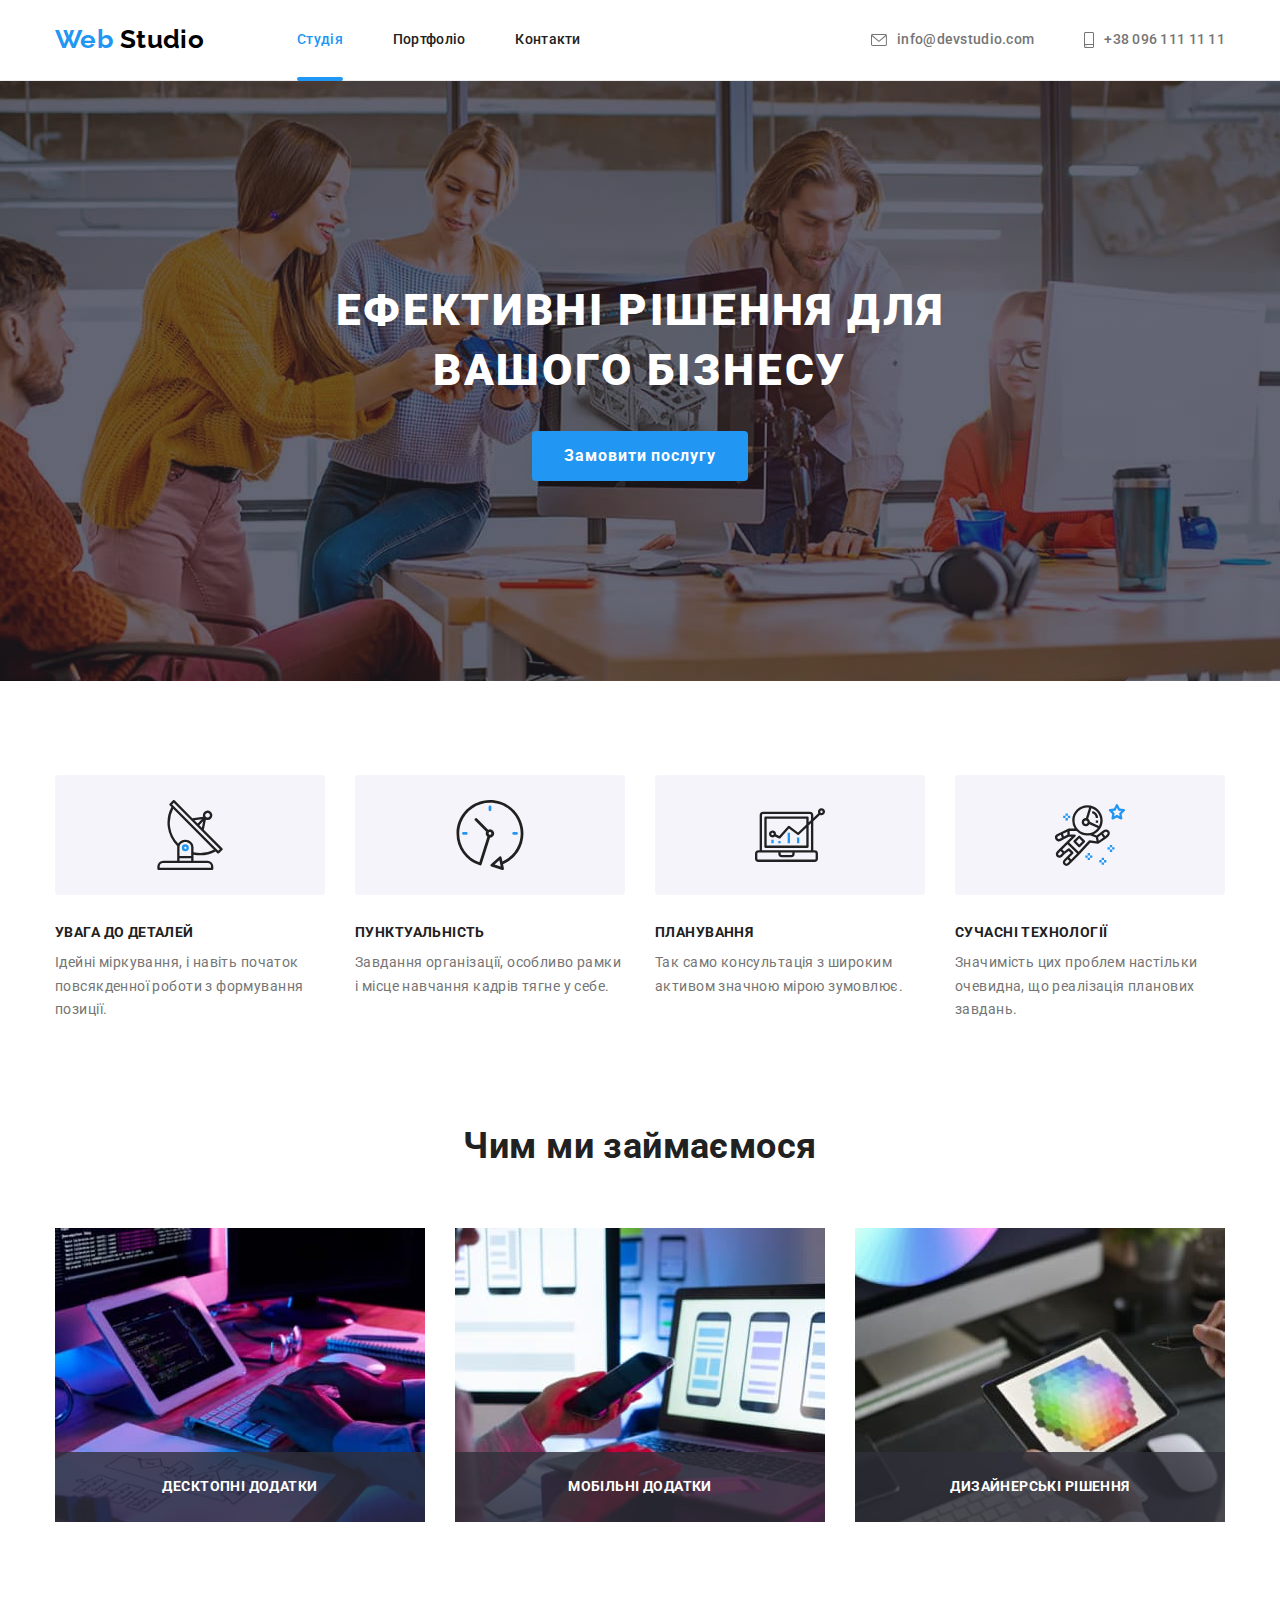
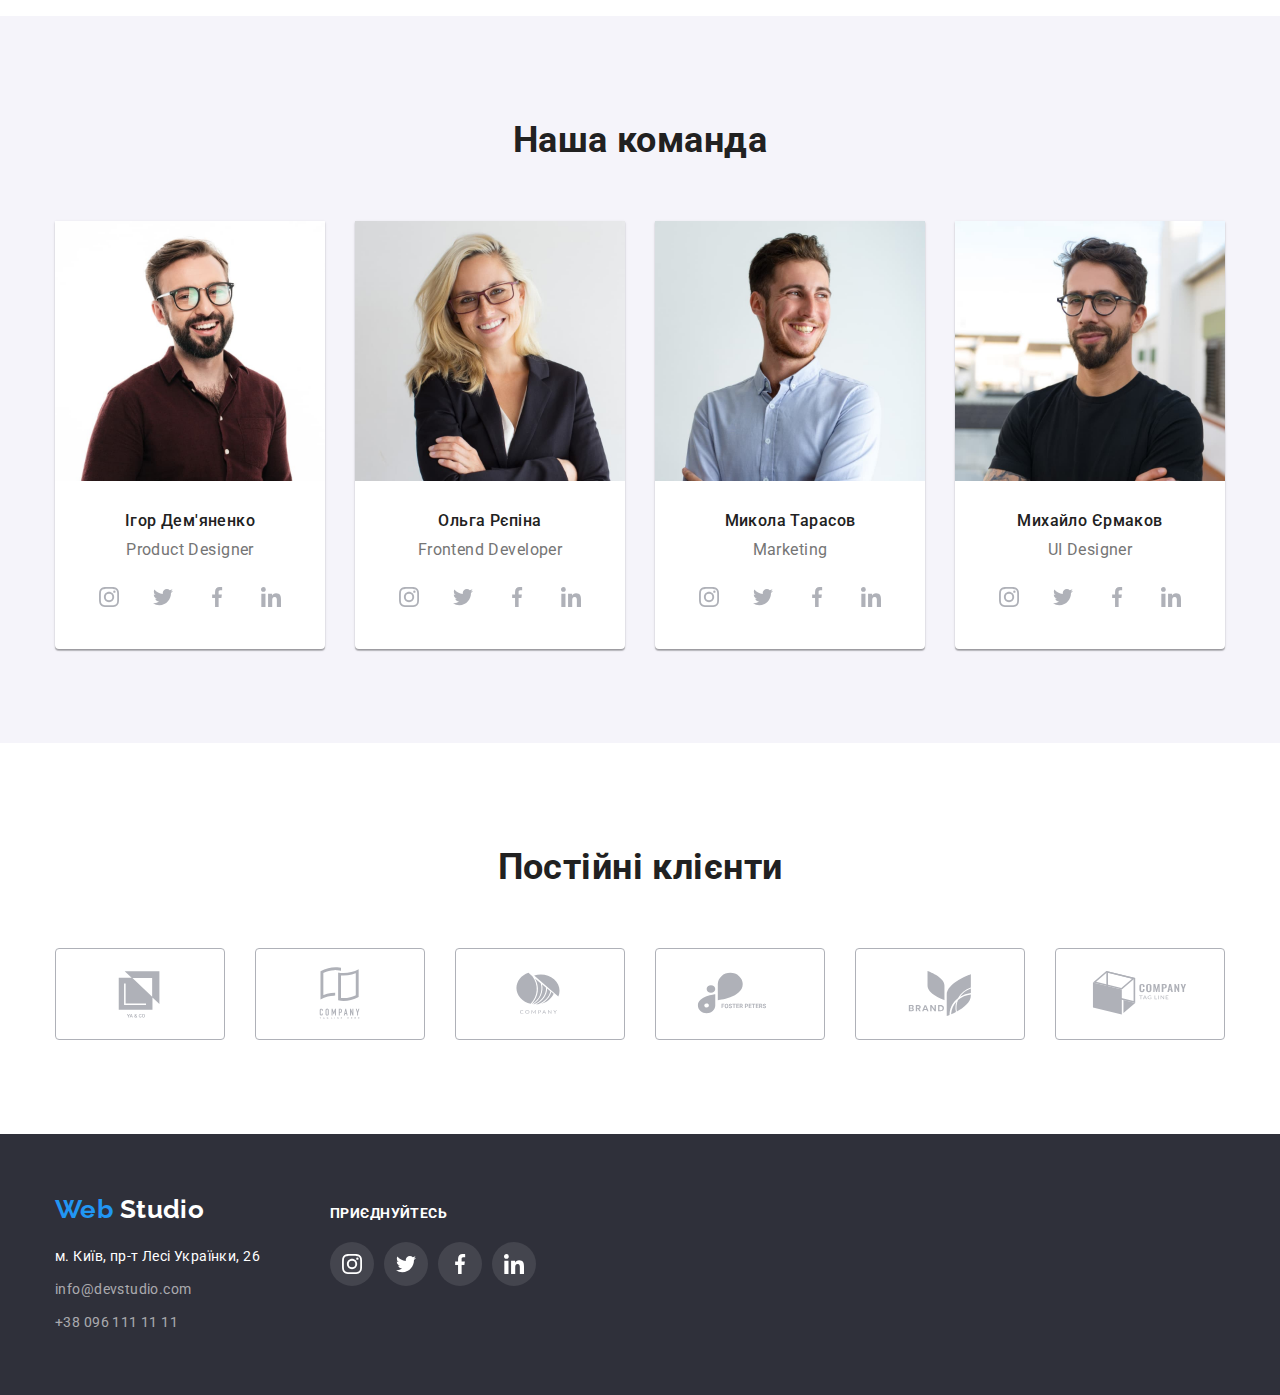
==== index.html @ b71b9fe5 "Додав файли" ====
<!DOCTYPE html>
<html lang="uk">
  <head>
    <meta charset="UTF-8" />
    <meta http-equiv="X-UA-Compatible" content="IE=edge" />
    <meta name="viewport" content="width=device-width, initial-scale=1.0" />
    <title>WebStudio</title>
    <link rel="preconnect" href="https://fonts.googleapis.com" />
    <link rel="preconnect" href="https://fonts.gstatic.com" crossorigin />
    <link
      href="https://fonts.googleapis.com/css2?family=Raleway:wght@700&family=Roboto:wght@400;500;700;900&display=swap"
      rel="stylesheet"
    />
    <link
      rel="stylesheet"
      href="https://cdnjs.cloudflare.com/ajax/libs/modern-normalize/1.1.0/modern-normalize.min.css"
    />
    <link rel="stylesheet" href="./css/styles.css" />
  </head>
  <body>
    <!-- Шапка сайту -->
    <header class="main-heder">
      <div class="container">
        <nav class="main-nav">
          <a href="./index.html" class="logo">
            <span class="accent"> Web</span> Studio</a
          >

          <ul class="site-nav list">
            <li class="item item-nav">
              <a href="./index.html" class="link current link-studio">Студія</a>
            </li>
            <li class="item">
              <a href="./portfolio.html" class="link">Портфоліо</a>
            </li>
            <li class="item"><a href="" class="link">Контакти</a></li>
          </ul>
        </nav>

        <ul class="addres-header list">
          <li class="item">
            <a href="mailto:info@devstudio.com" class="link"
              ><svg class="icon-map icon-heder" width="16" height="12">
                <use href="./images/icons.svg#icon-mail"></use>
              </svg>
              <span>info@devstudio.com</span>
            </a>
          </li>
          <li class="item">
            <a href="tel:+380961111111" class="link"
              ><svg class="icon-phone icon-heder" width="10" height="16">
                <use href="./images/icons.svg#icon-phone"></use>
              </svg>
              <span>+38 096 111 11 11</span>
            </a>
          </li>
        </ul>
      </div>
    </header>
    <!-- Герой -->
    <main>
      <section class="hero">
        <div class="container">
          <h1 class="hero-title">Ефективні рішення для вашого бізнесу</h1>
          <button class="button primary" type="button" data-modal-open>
            Замовити послугу
          </button>
        </div>
      </section>
      <!-- Особливості -->
      <section class="section-feature section">
        <div class="container">
          <h2 class="visually-hidden">Особливості</h2>

          <ul class="feature-list list">
            <li class="item">
              <div class="feature-icons">
                <svg class="feature-icon" width="70" height="70">
                  <use href="./images/icons.svg#icon-antenna"></use>
                </svg>
              </div>
              <h3 class="title">УВАГА ДО ДЕТАЛЕЙ</h3>
              <p class="text">
                Ідейні міркування, і навіть початок повсякденної роботи з
                формування позиції.
              </p>
            </li>
            <li class="item">
              <div class="feature-icons">
                <svg class="feature-icon" width="70" height="70">
                  <use href="./images/icons.svg#icon-clock"></use>
                </svg>
              </div>
              <h3 class="title">ПУНКТУАЛЬНІСТЬ</h3>
              <p class="text">
                Завдання організації, особливо рамки і місце навчання кадрів
                тягне у себе.
              </p>
            </li>
            <li class="item">
              <div class="feature-icons">
                <svg class="feature-icon" width="70" height="70">
                  <use href="./images/icons.svg#icon-diagram"></use>
                </svg>
              </div>
              <h3 class="title">ПЛАНУВАННЯ</h3>
              <p class="text">
                Так само консультація з широким активом значною мірою зумовлює.
              </p>
            </li>
            <li class="item">
              <div class="feature-icons">
                <svg class="feature-icon" width="70" height="70">
                  <use href="./images/icons.svg#icon-astronaut"></use>
                </svg>
              </div>
              <h3 class="title">СУЧАСНІ ТЕХНОЛОГІЇ</h3>
              <p class="text">
                Значимість цих проблем настільки очевидна, що реалізація
                планових завдань.
              </p>
            </li>
          </ul>
        </div>
      </section>
      <!-- Чим ми займаємося -->
      <section class="section-work section">
        <div class="container">
          <h2 class="section-title">Чим ми займаємося</h2>
          <ul class="work-list list">
            <li class="item">
              <img
                class="img-work"
                src="./images/box.jpg"
                alt=" кодування"
                width="370"
              />

              <p class="work-text">Десктопні додатки</p>
            </li>
            <li class="item">
              <img
                class="img-work"
                src="./images/img-2.jpg"
                alt=" розробка мобільних застосунків"
                width="370"
              />
              <p class="work-text">Мобільні додатки</p>
            </li>
            <li class="item">
              <img
                class="img-work"
                src="./images/img-1.jpg"
                alt=" дизайн"
                width="370"
              />
              <p class="work-text">Дизайнерські рішення</p>
            </li>
          </ul>
        </div>
      </section>
      <!-- Наша команда -->
      <section class="section-team section">
        <div class="container">
          <h2 class="section-title">Наша команда</h2>
          <ul class="team-list list">
            <li class="item">
              <img
                class="img-team"
                src="./images/img-5.jpg"
                alt=" дизайнер продукту"
                width="270"
              />
              <h3 class="title">Ігор Дем'яненко</h3>
              <p lang="en" class="text">Product Designer</p>
              <ul class="social-icons list">
                <li class="social-item">
                  <a href="" class="social-link">
                    <svg class="social-icon" width="20" height="20">
                      <use href="./images/icons.svg#icon-instagram"></use>
                    </svg>
                  </a>
                </li>
                <li class="social-item">
                  <a href="" class="social-link">
                    <svg class="social-icon" width="20" height="20">
                      <use href="./images/icons.svg#icon-twitter"></use>
                    </svg>
                  </a>
                </li>
                <li class="social-item">
                  <a href="" class="social-link">
                    <svg class="social-icon" width="20" height="20">
                      <use href="./images/icons.svg#icon-facebook"></use>
                    </svg>
                  </a>
                </li>
                <li class="social-item">
                  <a href="" class="social-link">
                    <svg class="social-icon" width="20" height="20">
                      <use href="./images/icons.svg#icon-linkedin"></use>
                    </svg>
                  </a>
                </li>
              </ul>
            </li>
            <li class="item">
              <img
                class="img-team"
                src="./images/img-3.jpg"
                alt=" фронтенд розробник"
                width="270"
              />
              <h3 class="title">Ольга Рєпіна</h3>
              <p lang="en" class="text">Frontend Developer</p>
              <ul class="social-icons list">
                <li class="social-item">
                  <a href="" class="social-link">
                    <svg class="social-icon" width="20" height="20">
                      <use href="./images/icons.svg#icon-instagram"></use>
                    </svg>
                  </a>
                </li>
                <li class="social-item">
                  <a href="" class="social-link">
                    <svg class="social-icon" width="20" height="20">
                      <use href="./images/icons.svg#icon-twitter"></use>
                    </svg>
                  </a>
                </li>
                <li class="social-item">
                  <a href="" class="social-link">
                    <svg class="social-icon" width="20" height="20">
                      <use href="./images/icons.svg#icon-facebook"></use>
                    </svg>
                  </a>
                </li>
                <li class="social-item">
                  <a href="" class="social-link">
                    <svg class="social-icon" width="20" height="20">
                      <use href="./images/icons.svg#icon-linkedin"></use>
                    </svg>
                  </a>
                </li>
              </ul>
            </li>
            <li class="item">
              <img
                class="img-team"
                src="./images/img-4.jpg"
                alt=" маркетинг"
                width="270"
              />
              <h3 class="title">Микола Тарасов</h3>
              <p lang="en" class="text">Marketing</p>
              <ul class="social-icons list">
                <li class="social-item">
                  <a href="" class="social-link">
                    <svg class="social-icon" width="20" height="20">
                      <use href="./images/icons.svg#icon-instagram"></use>
                    </svg>
                  </a>
                </li>
                <li class="social-item">
                  <a href="" class="social-link">
                    <svg class="social-icon" width="20" height="20">
                      <use href="./images/icons.svg#icon-twitter"></use>
                    </svg>
                  </a>
                </li>
                <li class="social-item">
                  <a href="" class="social-link">
                    <svg class="social-icon" width="20" height="20">
                      <use href="./images/icons.svg#icon-facebook"></use>
                    </svg>
                  </a>
                </li>
                <li class="social-item">
                  <a href="" class="social-link">
                    <svg class="social-icon" width="20" height="20">
                      <use href="./images/icons.svg#icon-linkedin"></use>
                    </svg>
                  </a>
                </li>
              </ul>
            </li>
            <li class="item">
              <img
                class="img-team"
                src="./images/img-6.jpg"
                alt=" дизайнер"
                width="270"
              />
              <h3 class="title">Михайло Єрмаков</h3>
              <p lang="en" class="text">UI Designer</p>
              <ul class="social-icons list">
                <li class="social-item">
                  <a href="" class="social-link">
                    <svg class="social-icon" width="20" height="20">
                      <use href="./images/icons.svg#icon-instagram"></use>
                    </svg>
                  </a>
                </li>
                <li class="social-item">
                  <a href="" class="social-link">
                    <svg class="social-icon" width="20" height="20">
                      <use href="./images/icons.svg#icon-twitter"></use>
                    </svg>
                  </a>
                </li>
                <li class="social-item">
                  <a href="" class="social-link">
                    <svg class="social-icon" width="20" height="20">
                      <use href="./images/icons.svg#icon-facebook"></use>
                    </svg>
                  </a>
                </li>
                <li class="social-item">
                  <a href="" class="social-link">
                    <svg class="social-icon" width="20" height="20">
                      <use href="./images/icons.svg#icon-linkedin"></use>
                    </svg>
                  </a>
                </li>
              </ul>
            </li>
          </ul>
        </div>
      </section>
      <!-- Клієнти -->
      <section class="section-clients section">
        <div class="container">
          <p class="section-title">Постійні клієнти</p>
          <ul class="clients-list list">
            <li class="item">
              <a href="" class="clients-link">
                <svg class="clients-icon" width="106" height="60">
                  <use href="./images/icons.svg#icon-Logo"></use>
                </svg>
              </a>
            </li>
            <li class="item">
              <a href="" class="clients-link">
                <svg class="clients-icon" width="106" height="60">
                  <use href="./images/icons.svg#icon-Logo1"></use>
                </svg>
              </a>
            </li>
            <li class="item">
              <a href="" class="clients-link">
                <svg class="clients-icon" width="106" height="60">
                  <use href="./images/icons.svg#icon-Logo2"></use>
                </svg>
              </a>
            </li>
            <li class="item">
              <a href="" class="clients-link">
                <svg class="clients-icon" width="106" height="60">
                  <use href="./images/icons.svg#icon-Logo3"></use>
                </svg>
              </a>
            </li>
            <li class="item">
              <a href="" class="clients-link">
                <svg class="clients-icon" width="106" height="60">
                  <use href="./images/icons.svg#icon-Logo4"></use>
                </svg>
              </a>
            </li>
            <li class="item">
              <a href="" class="clients-link">
                <svg class="clients-icon" width="106" height="60">
                  <use href="./images/icons.svg#icon-Logo5"></use>
                </svg>
              </a>
            </li>
          </ul>
        </div>
      </section>
    </main>
    <!-- Підвал -->
    <footer class="footer">
      <div class="container">
        <div class="">
          <a href="./index.html" class="logo-footer">
            <span class="accent"> Web</span> Studio</a
          >
          <address>
            <ul class="address-footer list">
              <li>
                <a
                  href="https://goo.gl/maps/JW1N6J5ZFGcBBdPn9"
                  target="_blank"
                  rel="noopener noreferrer nofollow"
                  class="map"
                  >м. Київ, пр-т Лесі Українки, 26</a
                >
              </li>
              <li>
                <a href="mailto:info@devstudio.com" class="link mail"
                  >info@devstudio.com</a
                >
              </li>
              <li>
                <a href="tel:+380961111111" class="link">+38 096 111 11 11</a>
              </li>
            </ul>
          </address>
        </div>
        <div class="footer-social">
          <h2 class="footer-titel">приєднуйтесь</h2>
          <ul class="footer-list list">
            <li class="item">
              <a href="" class="social-link">
                <svg class="social-icon" width="20" height="20">
                  <use href="./images/icons.svg#icon-instagram"></use>
                </svg>
              </a>
            </li>
            <li class="item">
              <a href="" class="social-link">
                <svg class="social-icon" width="20" height="20">
                  <use href="./images/icons.svg#icon-twitter"></use>
                </svg>
              </a>
            </li>
            <li class="item">
              <a href="" class="social-link">
                <svg class="social-icon" width="20" height="20">
                  <use href="./images/icons.svg#icon-facebook"></use>
                </svg>
              </a>
            </li>
            <li class="item">
              <a href="" class="social-link">
                <svg class="social-icon" width="20" height="20">
                  <use href="./images/icons.svg#icon-linkedin"></use>
                </svg>
              </a>
            </li>
          </ul>
        </div>
      </div>
    </footer>
    <div class="modal-backdrop is-hidden" data-modal>
      <div class="modal">
        <div class="close-sign" data-modal-close>
          <svg class="closed" width="18" height="18">
            <use href="./images/icons.svg#icon-close-black"></use>
          </svg>
        </div>
      </div>
    </div>
    <script src="./js/modal.js"></script>
  </body>
</html>
---- css/styles.css ----
:root {
  --primary-text-color: #757575;
  --title-text-color: #212121;
  --accent-color: #2196f3;
  --hero-title-color: #ffffff;
  --primary-bg-color: #ffffff;
  --button-color: #f5f4fa;
  --primary-button-color: #ffffff;
  --logo-color: #000000;
  --bg-hero-color: #2f303a;
  --bg-futer-color: #2f303a;
  --bg-team-color: #f5f4fa;
  --button-hero: #188ce8;
  --logo-footer-color: #ffffff;
  --link-footer-color: #ffffff99;
  --map-footer-color: #ffffff;
  --bg--button-primary-color: #ffffff;
  --button-hover-focus-color: #ffffff;
  --icons-color: #afb1b8;
  --primary-white-color: #ffffff;
}

h1,
h2,
h3,
p {
  margin: 0;
}

.container {
  width: 1200px;
  padding: 0 15px;
  margin: 0 auto;
}

body {
  background-color: var(--primary-bg-color);
  color: var(--primary-text-color);
  font-family: Roboto, sans-serif;
  letter-spacing: 0.03em;
  font-size: 14px;
}

.list {
  list-style: none;
  padding-left: 0;
  margin: 0;
}

.visually-hidden {
  position: absolute;
  white-space: nowrap;
  width: 1px;
  height: 1px;
  overflow: hidden;
  border: 0;
  padding: 0;
  clip: rect(0 0 0 0);
  clip-path: inset(50%);
  margin: -1px;
}

.main-heder {
  border-bottom: 1px solid #ececec;
}

.main-heder .container {
  display: flex;
  align-items: center;
}

/* logo */

.logo {
  color: var(--logo-color);
  font-family: Raleway, sans-serif;
  font-weight: 700;
  font-size: 26px;
  line-height: 1.19;
  text-decoration: none;
  margin-right: 93px;
  padding-top: 24px;
  padding-bottom: 25px;
  transition: color 250ms cubic-bezier(0.4, 0, 0.2, 1);
}
.logo .accent {
  color: var(--accent-color);
}
.logo:hover,
.logo:focus {
  color: var(--accent-color);
}
.logo-footer {
  color: var(--logo-footer-color);
  font-family: Raleway, sans-serif;
  font-weight: 700;
  font-size: 26px;
  line-height: 1.19;
  text-decoration: none;
  display: inline-block;
  margin-bottom: 20px;
  transition: color 250ms cubic-bezier(0.4, 0, 0.2, 1);
}

.logo-footer .accent {
  color: var(--accent-color);
}

.logo-footer:hover,
.logo-footer:focus {
  color: var(--accent-color);
}

.link-studio::after {
  display: flex;
  content: "";
  width: 100%;
  height: 4px;
  background: #2196f3;
  border-radius: 2px;
  position: absolute;
  bottom: -1px;
}

.link-portfolio::after {
  display: flex;
  content: "";
  width: 100%;
  height: 4px;
  background: #2196f3;
  border-radius: 2px;
  position: absolute;
  bottom: -1px;
}

/* .studio {
  position: relative;
} */

/* site-nav */

.main-nav {
  display: flex;
  align-items: center;
}

.site-nav .item:not(:last-child) {
  margin-right: 50px;
}

.site-nav {
  font-weight: 500;
  line-height: 1.14;
  letter-spacing: 0.02em;
  display: flex;
}
.site-nav .link {
  color: var(--title-text-color);
  text-decoration: none;
  display: block;
  padding-top: 32px;
  padding-bottom: 32px;
  position: relative;
  transition: color 250ms cubic-bezier(0.4, 0, 0.2, 1);
}
.site-nav .link:hover,
.site-nav .link:focus {
  color: var(--accent-color);
  transition: 250ms cubic-bezier(0.4, 0, 0.2, 1);
}

.site-nav .link.current {
  color: var(--accent-color);
}

.addres-header .link:hover .icon-heder,
.addres-header .link:focus .icon-heder {
  fill: var(--accent-color);
}

.icon-heder {
  fill: #757575;
}
.icon-map {
  margin-right: 10px;
}

.icon-phone {
  margin-right: 10px;
}

/* addres-header */

.addres-header .item:not(:last-child) {
  margin-right: 50px;
}

.addres-header {
  font-weight: 500;
  line-height: 1.14;
  letter-spacing: 0.02em;
  display: flex;
  margin-left: auto;
}
.addres-header .link {
  color: var(--primary-text-color);
  text-decoration: none;
  padding-top: 32px;
  padding-bottom: 32px;
  display: flex;
  align-items: center;
  justify-content: center;
  transition: color 250ms cubic-bezier(0.4, 0, 0.2, 1);
}
.addres-header .link:hover,
.addres-header .link:focus {
  color: var(--accent-color);
}

/* section */

.section {
  padding-top: 94px;
  padding-bottom: 94px;
}

.section-title {
  color: var(--title-text-color);
  font-weight: 700;
  font-size: 36px;
  line-height: 1.7;
  text-align: center;
  margin-bottom: 50px;
}

/* hero */

.hero {
  padding: 200px 0;
  max-width: 1600px;
  margin-left: auto;
  margin-right: auto;
  background-color: var(--bg-hero-color);
  background-image: linear-gradient(
      rgba(47, 48, 58, 0.4),
      rgba(47, 48, 58, 0.4)
    ),
    url(../images/hero.jpg);
  background-repeat: no-repeat;
  background-size: cover;
  background-position: center;
  text-align: center;
}
.hero-title {
  color: var(--hero-title-color);
  font-weight: 900;
  font-size: 44px;
  line-height: 1.36;
  text-align: center;
  letter-spacing: 0.06em;
  text-transform: uppercase;
  width: 696px;
  margin-bottom: 30px;
  margin-left: auto;
  margin-right: auto;
}

/* feature-list */

.feature-list {
  display: flex;
  margin-right: -30px;
  /* justify-content: center;
  align-content: center; */
}

.feature-icons {
  display: flex;
  text-align: center;
  align-items: center;
  justify-content: center;
  width: 270px;
  height: 120px;
  /* padding-top: 25px;
  padding-bottom: 25px; */
  margin-bottom: 30px;
  background: #f5f4fa;
  border-radius: 4px;
}

.feature-list .item {
  display: inline-block;
  flex-basis: calc((100% - 90px) / 4);
  margin-right: 30px;
  align-items: center;
  justify-content: center;
}

.feature-list .title {
  color: var(--title-text-color);
  font-weight: 700;
  font-size: 14px;
  line-height: 1.14;
  text-transform: uppercase;
  margin-bottom: 10px;
}

.feature-list .text {
  line-height: 1.71;
}

/* section-work */

.section-work {
  padding-top: 0;
}

.work-list {
  display: flex;
  margin-right: -30px;
}

.work-list .item {
  flex-basis: calc((100% - 60px) / 3);
  margin-right: 30px;
  position: relative;
}

.img-work {
  display: block;
}

.work-list .work-text {
  display: flex;
  color: var(--primary-white-color);
  font-style: normal;
  font-weight: 700;
  font-size: 14px;
  line-height: 1.14;
  text-align: center;
  letter-spacing: 0.03em;
  text-transform: uppercase;
  background: rgba(47, 48, 58, 0.8);
  /* padding-top: 27px;
  padding-bottom: 27px; */
  position: absolute;
  width: 370px;
  height: 70px;
  justify-content: center;
  align-items: center;
  bottom: 0px;
  /* width: 100%; */
}

/* team-list */

.team-list {
  display: flex;
  margin-right: -30px;
}

.team-list .item {
  flex-basis: calc((100% - 90px) / 4);
  margin-right: 30px;
  width: 270px;
  background: var(--primary-bg-color);
  box-shadow: 0px 1px 3px rgba(0, 0, 0, 0.12), 0px 1px 1px rgba(0, 0, 0, 0.14),
    0px 2px 1px rgba(0, 0, 0, 0.2);
  border-radius: 0px 0px 4px 4px;
}

.img-team {
  display: block;
  margin-bottom: 30px;
}

/* .team-text {
  padding: 30px 0;
  background-color: var(--primary-bg-color);
} */

.section-team {
  background-color: var(--bg-team-color);
}
.team-list .title {
  color: var(--title-text-color);
  font-weight: 500;
  font-size: 16px;
  line-height: 1.19;
  text-align: center;
  margin-bottom: 10px;
}

.team-list .text {
  font-size: 16px;
  line-height: 1.19;
  text-align: center;
  margin-bottom: 16px;
}

.team-list .social-item {
  display: flex;
  width: 44px;
  height: 44px;
}

.team-list .social-item:not(:last-child) {
  margin-right: 10px;
}

.team-list .social-link {
  width: 100%;
  height: 100%;
  display: flex;
  align-items: center;
  justify-content: center;
  border-radius: 50%;
  transition: background-color 250ms cubic-bezier(0.4, 0, 0.2, 1);
}

.team-list .social-link:hover,
.team-list .social-link:focus {
  background-color: var(--accent-color);
}

.team-list .social-link:hover .social-icon,
.team-list .social-link:focus .social-icon {
  fill: var(--primary-bg-color);
  cursor: pointer;
}

.team-list .social-icons {
  display: flex;
  justify-content: center;
  padding-bottom: 30px;
}

/* .team-list .social-icons {
  padding-bottom: 30px;
} */

.team-list .social-icon {
  fill: var(--icons-color);
  height: 44px;
  transition: fill 250ms cubic-bezier(0.4, 0, 0.2, 1);
}

/* .team {
  overflow: hidden;
  box-shadow: 0px 1px 3px rgba(0, 0, 0, 0.12), 0px 1px 1px rgba(0, 0, 0, 0.14),
    0px 2px 1px rgba(0, 0, 0, 0.2);
  border-radius: 0px 0px 4px 4px;
} */

/* клієнти */

.clients-list .item {
  list-style: none;
  width: 170px;
  height: 92px;
}

.clients-list {
  display: flex;
  justify-content: center;
  align-content: center;
  margin-right: -30px;
  text-align: center;
}

.clients-list .item {
  flex-basis: calc((100% - 90px) / 4);
  margin-right: 30px;
}

.clients-list .clients-link {
  /* width: 170px;
  height: 92px; */
  width: 100%;
  height: 100%;
  display: flex;
  align-items: center;
  justify-content: center;
  border: 1px solid #afb1b8;
  border-radius: 4px;
  transition: border 250ms cubic-bezier(0.4, 0, 0.2, 1);
}

.clients-list .clients-icon {
  /* display: flex;
  justify-content: center;
  align-items: center;
  margin: 16px 32px; */
  fill: var(--icons-color);
  transition: fill 250ms cubic-bezier(0.4, 0, 0.2, 1);
}

.clients-list .clients-link:hover .clients-icon,
.clients-list .clients-link:focus .clients-icon {
  fill: var(--accent-color);
}

.clients-link:hover,
.clients-link:focus {
  border: 1px solid var(--accent-color);
  /* border-radius: 4px; */
}

/* portfolio-list */

.portfolio-filter .item:not(:last-child) {
  margin-right: 8px;
}

.img-portfolio {
  display: block;
}

.img-text {
  border: 1px solid #eeeeee;
  border-top: none;
  padding: 20px 24px;
}

.portfolio-filter {
  margin-bottom: 34px;
  display: flex;
  justify-content: center;
  align-items: center;
}

.portfolio-list {
  display: flex;
  flex-wrap: wrap;
  /* margin-right: -30px;
  margin-bottom: -30px; */
  gap: 30px;
}

.portfolio-list .link:hover {
  box-shadow: 0px 1px 1px rgba(0, 0, 0, 0.12), 0px 4px 4px rgba(0, 0, 0, 0.06),
    1px 4px 6px rgba(0, 0, 0, 0.16);
}

.portfolio-list .project {
  color: var(--title-text-color);
  font-weight: 700;
  font-size: 18px;
  line-height: 2;
  letter-spacing: 0.06em;
  margin-bottom: 4px;
}

.portfolio-list .text {
  color: var(--primary-text-color);
  font-size: 16px;
  line-height: 1.88;
}

.portfolio-list .link {
  text-decoration: none;
  flex-basis: calc((100% - 60px) / 3);
  display: block;
  transition: box-shadow 250ms cubic-bezier(0.4, 0, 0.2, 1);
}

.portfolio-overlay {
  position: relative;
  overflow: hidden;
}

.portfolio-list .item:hover .overlay-text {
  transform: translateY(0);
}

.overlay-text {
  display: flex;
  font-style: normal;
  font-weight: 400;
  font-size: 18px;
  line-height: 1.56;
  letter-spacing: 0.03em;
  color: #ffffff;
  position: absolute;
  bottom: 0;
  background: rgba(33, 150, 243, 0.9);
  width: 100%;
  height: 100%;
  align-items: center;
  justify-content: center;
  padding: 63px 24px;
  transform: translateY(100%);
  transition: 250ms cubic-bezier(0.4, 0, 0.2, 1);
}

/* button */

.button {
  background-color: var(--button-color);
  color: var(--title-text-color);
  font-family: inherit;
  font-weight: 500;
  font-size: 16px;
  line-height: 1.62;
  text-align: center;
  letter-spacing: 0.03em;
  cursor: pointer;
  border-radius: 4px;
  padding: 6px 22px;
  border: none;
  transition: box-shadow 250ms cubic-bezier(0.4, 0, 0.2, 1);
  transition: background-color 250ms cubic-bezier(0.4, 0, 0.2, 1);
}
.button:hover,
.button:focus {
  color: var(--button-hover-focus-color);
  background-color: var(--accent-color);
  box-shadow: 0px 3px 1px rgba(0, 0, 0, 0.1), 0px 1px 2px rgba(0, 0, 0, 0.08),
    0px 2px 2px rgba(0, 0, 0, 0.12);
}
.button.everyone {
  padding: 6px 25px;
}
.button.primary {
  background-color: var(--accent-color);
  color: var(--primary-button-color);
  font-family: inherit;
  font-weight: 700;
  font-size: 16px;
  line-height: 1.88;
  letter-spacing: 0.06em;
  display: flex;
  align-items: center;
  justify-content: center;
  width: 216px;
  height: 50px;
  margin: 0 auto;
  display: block;
  padding: 0;
  box-shadow: none;
  transition: background-color 250ms cubic-bezier(0.4, 0, 0.2, 1);
}
.button.primary:hover,
.button.primary:focus {
  color: var(--primary-button-color);
  background-color: var(--button-hero);
}

/* footer */

footer .container {
  display: flex;
  align-items: baseline;
}

.footer-social {
  margin-left: 70px;
}

.footer-list {
  display: flex;
}

.footer-list .item {
  width: 44px;
  height: 44px;
}

.footer-list .item:not(:last-child) {
  margin-right: 10px;
}

.footer-list .social-link {
  width: 100%;
  height: 100%;
  display: flex;
  align-items: center;
  justify-content: center;
  border-radius: 50%;
  background: rgba(255, 255, 255, 0.1);
  transition: background-color 250ms cubic-bezier(0.4, 0, 0.2, 1);
}

.footer-list .social-icon {
  fill: var(--logo-footer-color);
  height: 44px;
}

.footer-list .social-link:hover,
.footer-list .social-link:focus {
  background-color: var(--accent-color);
}

.mail {
  margin-bottom: 9px;
  display: block;
}
.footer {
  background-color: var(--bg-futer-color);
  padding-top: 60px;
  padding-bottom: 60px;
}
.address-footer .map {
  font-style: normal;
  color: var(--map-footer-color);
  line-height: 1.71;
  text-decoration: none;
  margin-bottom: 9px;
  display: block;
  transition: color 250ms cubic-bezier(0.4, 0, 0.2, 1);
}
.address-footer .link {
  font-style: normal;
  color: var(--link-footer-color);
  line-height: 1.71;
  text-decoration: none;
  transition: color 250ms cubic-bezier(0.4, 0, 0.2, 1);
}
.address-footer .map:hover,
.address-footer .map:focus {
  color: var(--accent-color);
}
.address-footer .link:hover,
.address-footer .link:focus {
  color: var(--accent-color);
}

.footer-titel {
  color: var(--logo-footer-color);
  font-style: normal;
  font-weight: 700;
  font-size: 14px;
  line-height: 1.14;
  letter-spacing: 0.03em;
  text-transform: uppercase;
  margin-bottom: 20px;
}

.modal {
  width: 528px;
  height: 581px;
  position: absolute;
  top: 50%;
  left: 50%;
  transform: translate(-50%, -50%) rotate(0);
  transition: transform 1000ms linear;
  background: #ffffff;
  box-shadow: 0px 1px 3px rgba(0, 0, 0, 0.12), 0px 1px 1px rgba(0, 0, 0, 0.14),
    0px 2px 1px rgba(0, 0, 0, 0.2);
  border-radius: 4px;
}

.modal .close-sign {
  position: absolute;
  display: flex;
  justify-content: center;
  cursor: pointer;
  align-items: center;
  top: 8px;
  right: 8px;
  width: 30px;
  height: 30px;
  border: 1px solid rgba(0, 0, 0, 0.1);
  border-radius: 50%;
}

.closed {
  height: 30px;
}

.modal-backdrop {
  position: fixed;
  top: 0;
  bottom: 0;
  left: 0;
  right: 0;
  background: rgba(0, 0, 0, 0.2);
  transition: opacity 500ms, visibility 500ms;
}

.modal-backdrop.is-hidden .modal {
  transform: rotate(-180deg);
}

.is-hidden {
  visibility: hidden;
  opacity: 0;
  pointer-events: none;
}
/* колір основногу тексту #212121 */
/* колір вторичного текту #757575 */
/* фон білий #FFFFFF */
/* сірий  #2F303A */
/* акцент #2196F3 */
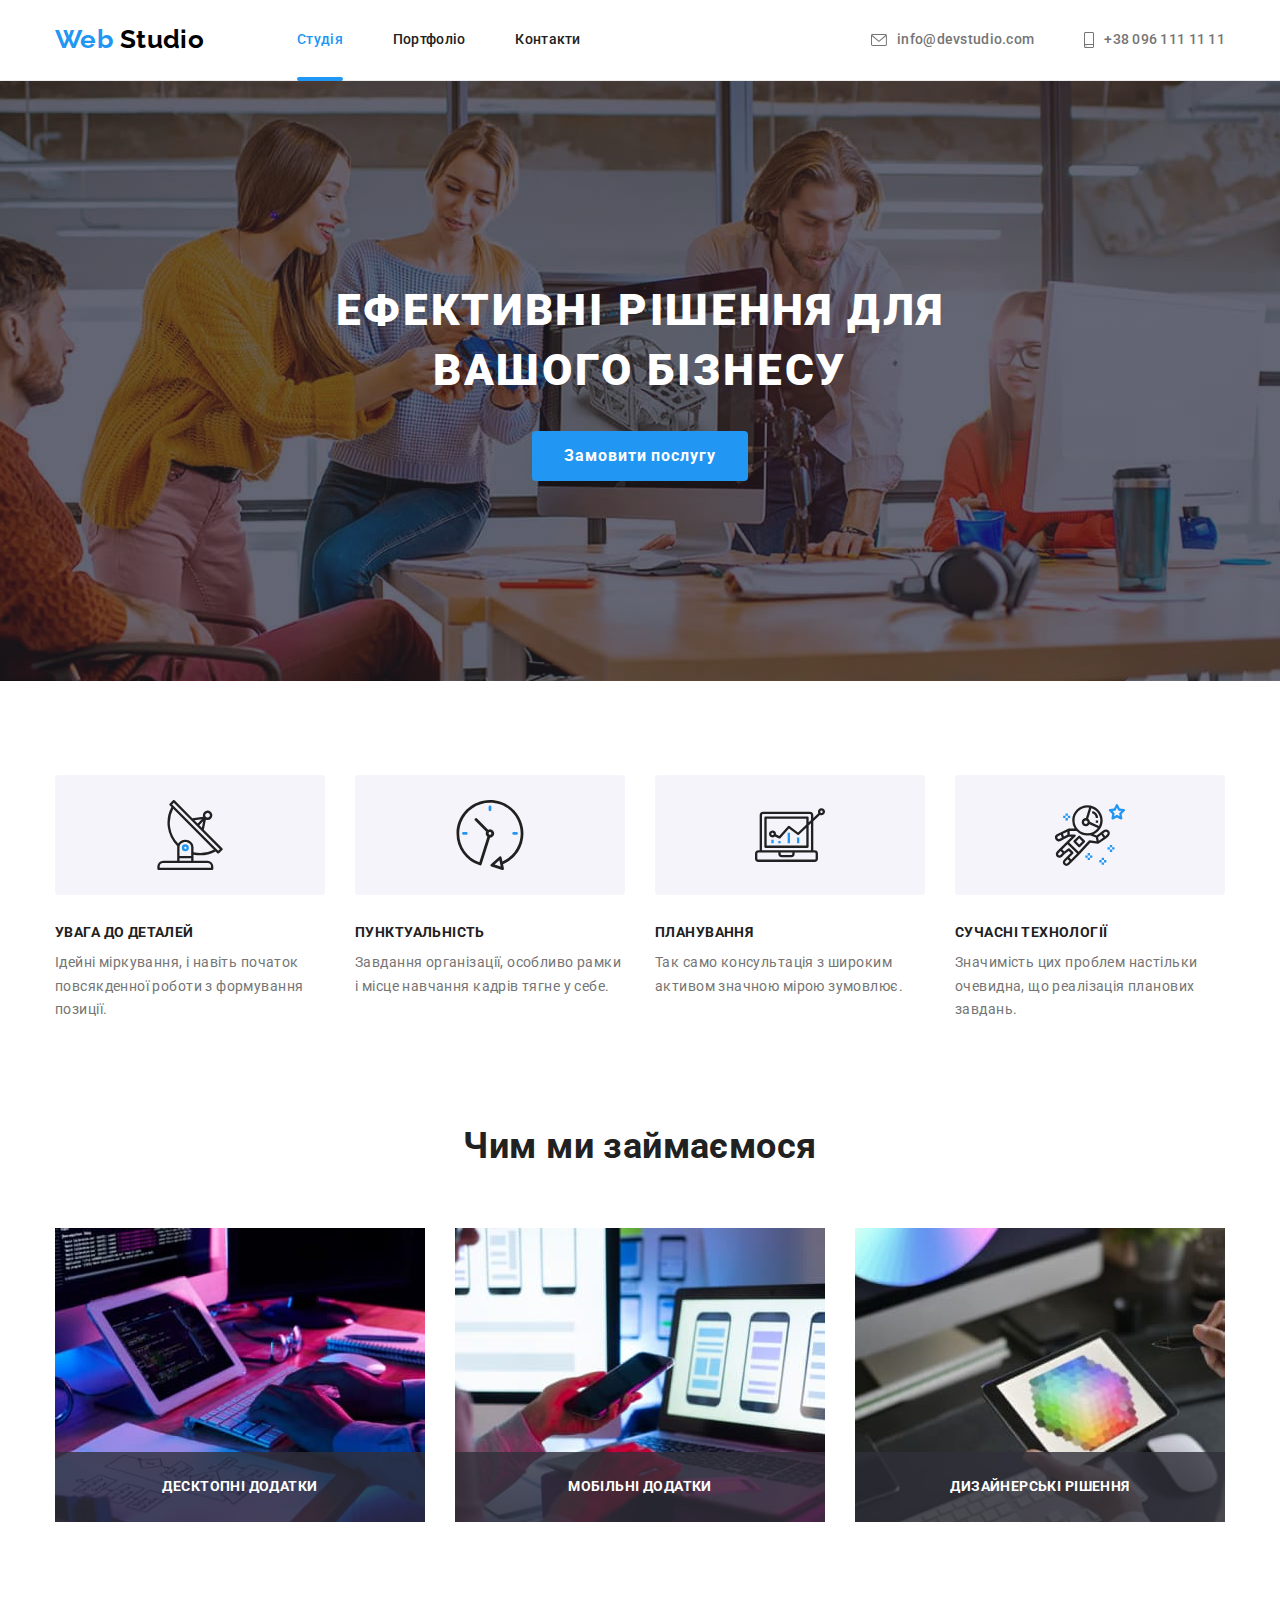
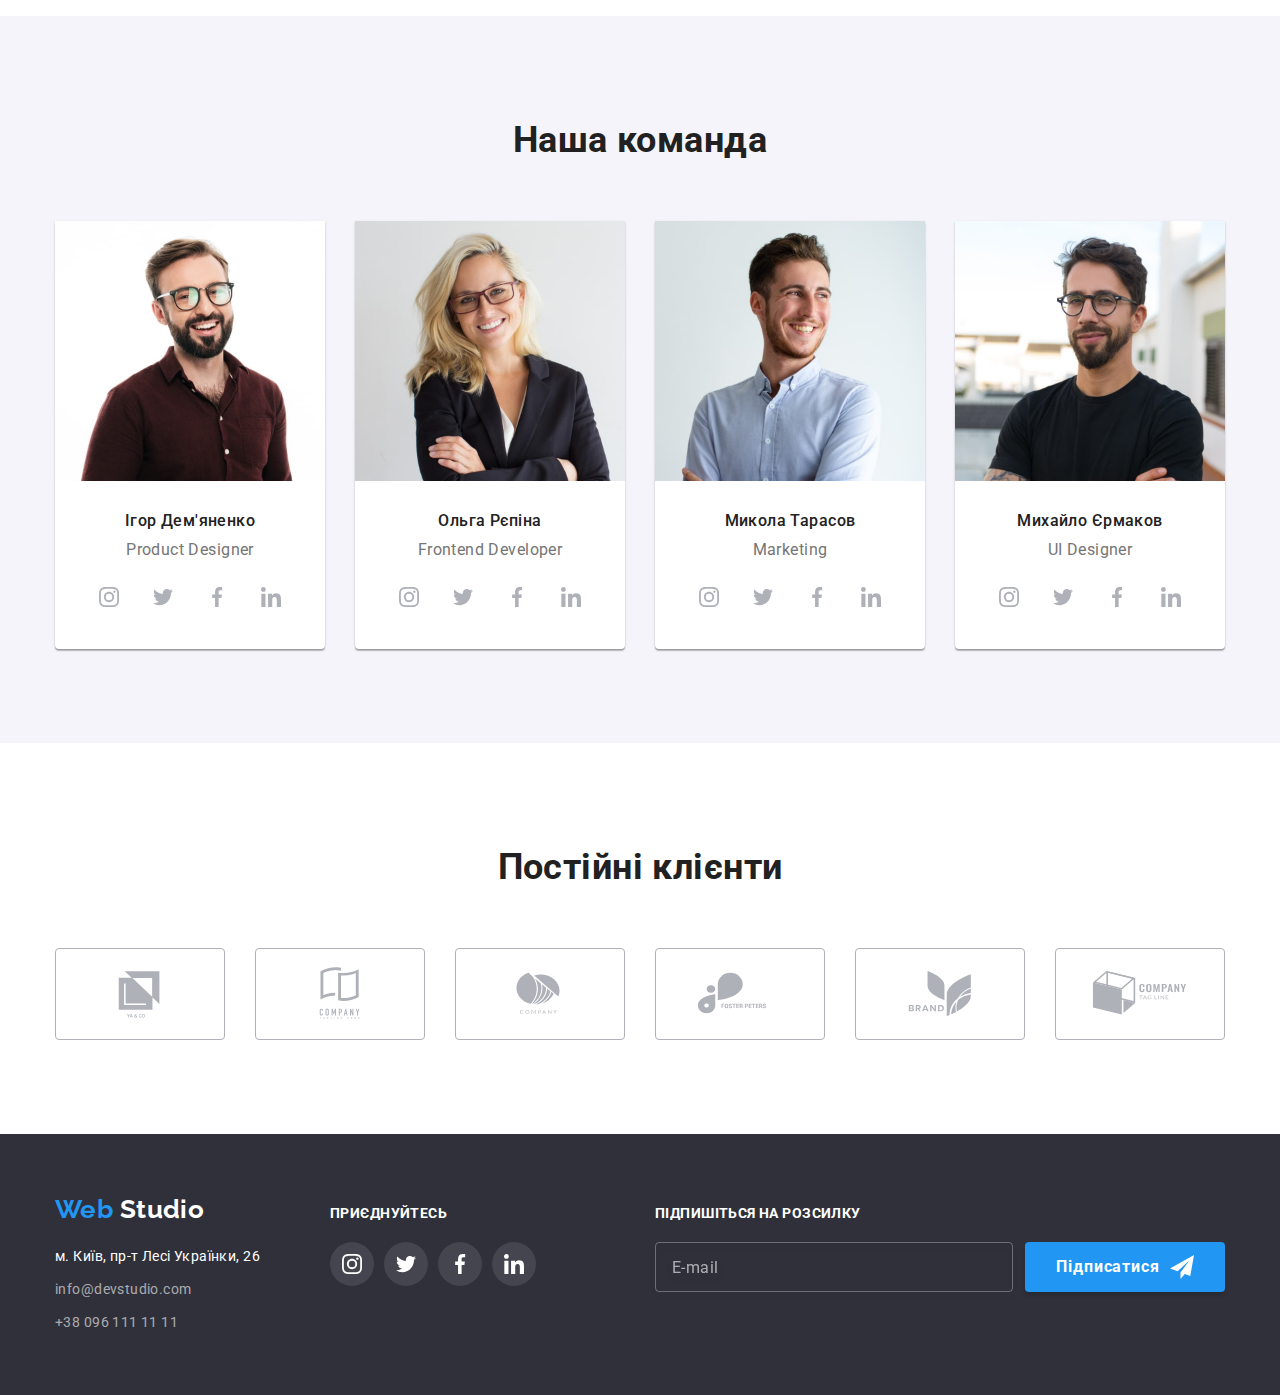
==== commit 88491b40: "Додав форму у футер і модалку" ====
--- a/index.html
+++ b/index.html
@@ -408,7 +408,7 @@
           </address>
         </div>
         <div class="footer-social">
-          <h2 class="footer-titel">приєднуйтесь</h2>
+          <p class="footer-titel">приєднуйтесь</p>
           <ul class="footer-list list">
             <li class="item">
               <a href="" class="social-link">
@@ -439,6 +439,23 @@
               </a>
             </li>
           </ul>
+        </div>
+        <div class="footer-email-input">
+          <p class="footer-email-input-text">Підпишіться на розсилку</p>
+          <form class="footer-form">
+            <input
+              name="e-mail"
+              type="text"
+              placeholder="E-mail"
+              class="footer-input"
+            />
+
+            <button type="submit" class="footer-button">
+              Підписатися<svg class="button-icon" width="24" height="24">
+                <use href="./images/icons.svg#icon-send"></use>
+              </svg>
+            </button>
+          </form>
         </div>
       </div>
     </footer>
@@ -449,6 +466,31 @@
             <use href="./images/icons.svg#icon-close-black"></use>
           </svg>
         </div>
+        <p class="modal-text">Залиште свої дані, ми вам передзвонимо</p>
+        <form class="modal-form">
+          <label for="user-name" class="modal-label"> Ім'я </label>
+          <input
+            name="user-name"
+            id="user-name"
+            type="text"
+            class="modal-input"
+          />
+          <label for="user-tel" class="modal-label">Телефон</label>
+          <input
+            name="user-tel"
+            id="user-tel"
+            type="text"
+            class="modal-input"
+          />
+          <label for="user-mail" class="modal-label">Пошта</label>
+          <input
+            name="user-mail"
+            id="user-mail"
+            type="text"
+            class="modal-input"
+          />
+          <button type="submit" class="modal-button">Відправити</button>
+        </form>
       </div>
     </div>
     <script src="./js/modal.js"></script>
--- a/css/styles.css
+++ b/css/styles.css
@@ -635,14 +635,13 @@
   width: 216px;
   height: 50px;
   margin: 0 auto;
-  display: block;
   padding: 0;
   box-shadow: none;
   transition: background-color 250ms cubic-bezier(0.4, 0, 0.2, 1);
 }
 .button.primary:hover,
 .button.primary:focus {
-  color: var(--primary-button-color);
+  /* color: var(--primary-button-color); */
   background-color: var(--button-hero);
 }
 
@@ -734,6 +733,80 @@
   letter-spacing: 0.03em;
   text-transform: uppercase;
   margin-bottom: 20px;
+}
+
+.footer-email-input-text {
+  font-style: normal;
+  font-weight: 700;
+  font-size: 14px;
+  line-height: 1.14;
+  letter-spacing: 0.03em;
+  text-transform: uppercase;
+  margin-bottom: 20px;
+
+  color: #ffffff;
+}
+
+.footer-email-input {
+  margin-left: auto;
+}
+
+.footer-button {
+  font-style: normal;
+  font-weight: 700;
+  font-size: 16px;
+  line-height: 1.88;
+  display: flex;
+  align-items: center;
+  text-align: center;
+  justify-content: center;
+  cursor: pointer;
+  letter-spacing: 0.06em;
+  width: 200px;
+  height: 50px;
+  background: #2196f3;
+  color: #ffffff;
+  box-shadow: 0px 4px 4px rgba(0, 0, 0, 0.15);
+  border-radius: 4px;
+  padding: 0;
+  border: 0;
+  transition: background-color 250ms cubic-bezier(0.4, 0, 0.2, 1);
+}
+
+.footer-button:hover,
+.footer-button:focus {
+  background-color: var(--button-hero);
+}
+
+.footer-form {
+  display: flex;
+}
+
+.footer-input {
+  font-style: normal;
+  font-weight: 400;
+  font-size: 16px;
+  line-height: 1.25;
+  letter-spacing: 0.03em;
+  color: rgba(255, 255, 255, 0.6);
+
+  width: 358px;
+  height: 50px;
+  border: 1px solid rgba(255, 255, 255, 0.3);
+  filter: drop-shadow(0px 4px 4px rgba(0, 0, 0, 0.15));
+  border-radius: 4px;
+  background: inherit;
+  outline-style: none;
+  margin-right: 12px;
+  padding: 15px 16px;
+}
+
+.footer-input::placeholder {
+  color: rgba(255, 255, 255, 0.6);
+}
+
+.button-icon {
+  margin-left: 10px;
 }
 
 .modal {
@@ -787,6 +860,73 @@
   opacity: 0;
   pointer-events: none;
 }
+
+.modal-text {
+  font-style: normal;
+  font-weight: 700;
+  font-size: 20px;
+  line-height: 1.15;
+  text-align: center;
+  letter-spacing: 0.03em;
+  color: #212121;
+  margin-bottom: 12px;
+  padding-top: 40px;
+}
+
+.modal-form {
+  padding-left: 40px;
+  padding-right: 40px;
+}
+
+.modal-input {
+  font-style: normal;
+  font-weight: 400;
+  font-size: 12px;
+  line-height: 1.67;
+  letter-spacing: 0.01em;
+  color: #000000;
+  width: 448px;
+  height: 40px;
+  border: 1px solid rgba(33, 33, 33, 0.2);
+  border-radius: 4px;
+  margin-bottom: 10px;
+  /* margin-top: 4px; */
+  outline-style: none;
+}
+
+.modal-button {
+  font-style: normal;
+  font-weight: 700;
+  font-size: 16px;
+  line-height: 1.88;
+  display: flex;
+  justify-content: center;
+  align-items: center;
+  text-align: center;
+  letter-spacing: 0.06em;
+  color: #ffffff;
+  border: none;
+  cursor: pointer;
+  width: 200px;
+  height: 50px;
+  margin: 0 auto;
+  padding: 0;
+  background: #2196f3;
+  border-radius: 4px;
+  box-shadow: 0px 4px 4px rgba(0, 0, 0, 0.15);
+}
+
+.modal-label {
+  display: block;
+  font-style: normal;
+  font-weight: 400;
+  font-size: 12px;
+  line-height: 1.17;
+  letter-spacing: 0.01em;
+  color: #757575;
+  margin-bottom: 4px;
+}
+
 /* колір основногу тексту #212121 */
 /* колір вторичного текту #757575 */
 /* фон білий #FFFFFF */
